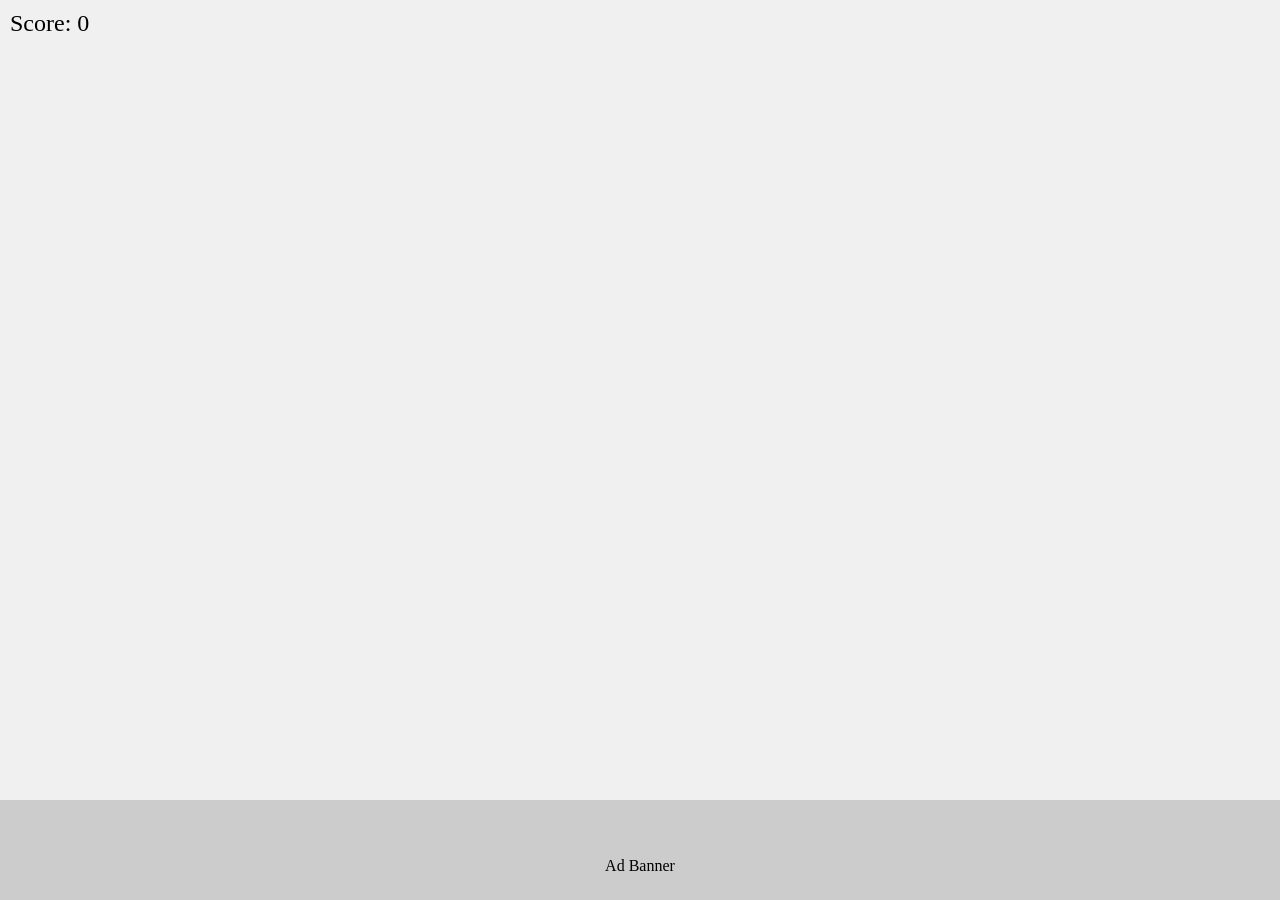
==== index2.html @ 211f2ac0 "Update index2.html" ====
<!DOCTYPE html>
<html lang="en">
<head>
    <meta charset="UTF-8">
    <meta name="viewport" content="width=device-width, initial-scale=1.0">
    <title>Poop Dodging Game</title>
    <style>
        body {
            margin: 0;
            padding: 0;
            overflow: hidden;
            display: flex;
            flex-direction: column;
            justify-content: center;
            align-items: center;
            height: 100vh;
            background-color: #f0f0f0;
        }
        .game-container {
            position: absolute;
            top: 0;
            left: 0;
            width: 100%;
            height: calc(100% - 100px); /* Adjust height to leave space for the ad banner */
            z-index: 10; /* Ensure the game is above other elements */
        }
        #player {
            position: absolute;
            bottom: 20px;
            width: 80px;
            height: 80px;
            background: url('src/images/person.png') no-repeat center center;
            background-size: contain;
        }
        .poop {
            position: absolute;
            width: 30px;
            height: 30px;
            background: url('src/images/poop_icon.png') no-repeat center center;
            background-size: contain;
        }
        #score {
            position: absolute;
            top: 10px;
            left: 10px;
            font-size: 24px;
            color: black;
        }
        #ad-banner {
            position: fixed;
            bottom: 0;
            width: 100%;
            height: 100px;
            background-color: #ccc;
            text-align: center;
            line-height: 100px;
            z-index: 20; /* Ensure the ad banner is above the game */
        }
    </style>
</head>
<body>
    <div class="game-container" id="gameContainer">
        <div id="player"></div>
        <div id="score">Score: 0</div>
    </div>
    <div id="ad-banner">
        <!-- Ad content goes here -->
        <p>Ad Banner</p>
    </div>
    <script src="src/js/game.js"></script>
</body>
</html>
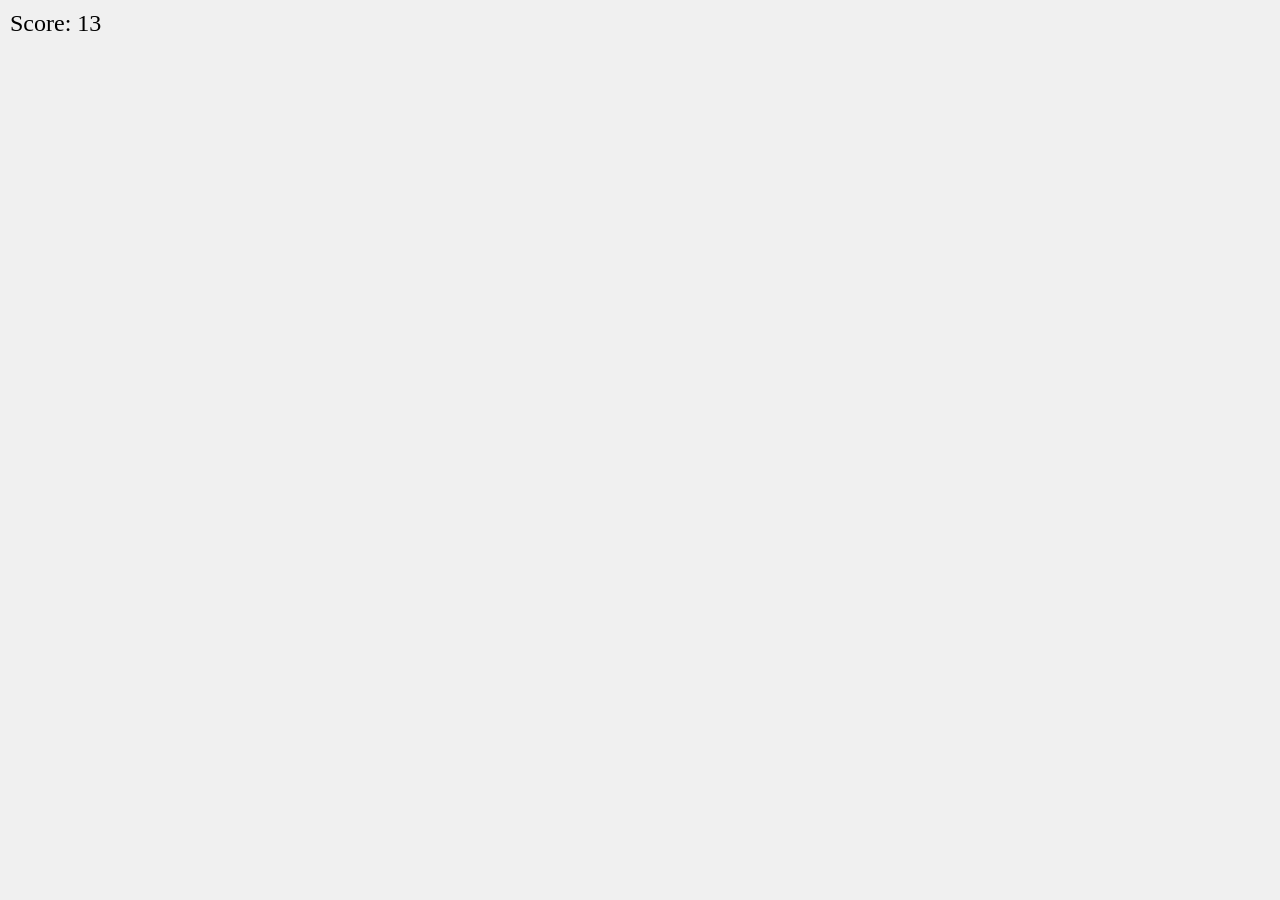
==== commit cd705cb2: "Update index2.html" ====
--- a/index2.html
+++ b/index2.html
@@ -51,10 +51,9 @@
             bottom: 0;
             width: 100%;
             height: 100px;
-            background-color: #ccc;
             text-align: center;
             line-height: 100px;
-            z-index: 20; /* Ensure the ad banner is above the game */
+         /* Ensure the ad banner is above the game */
         }
     </style>
 </head>
@@ -65,7 +64,6 @@
     </div>
     <div id="ad-banner">
         <!-- Ad content goes here -->
-        <p>Ad Banner</p>
     </div>
     <script src="src/js/game.js"></script>
 </body>
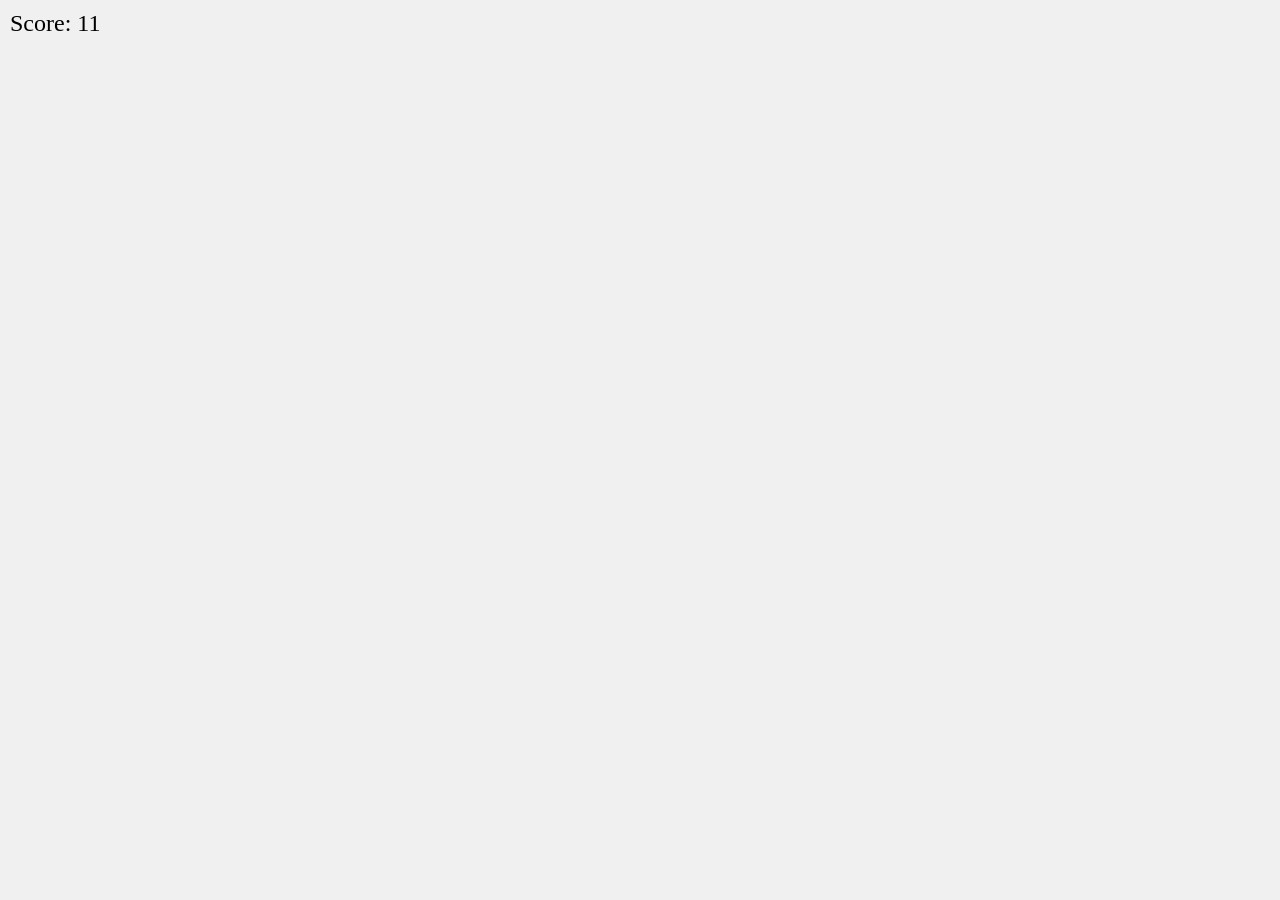
==== commit a898d619: "Update index2.html" ====
--- a/index2.html
+++ b/index2.html
@@ -27,8 +27,8 @@
         #player {
             position: absolute;
             bottom: 20px;
-            width: 80px;
-            height: 80px;
+            width: 40px;
+            height: 40px;
             background: url('src/images/person.png') no-repeat center center;
             background-size: contain;
         }
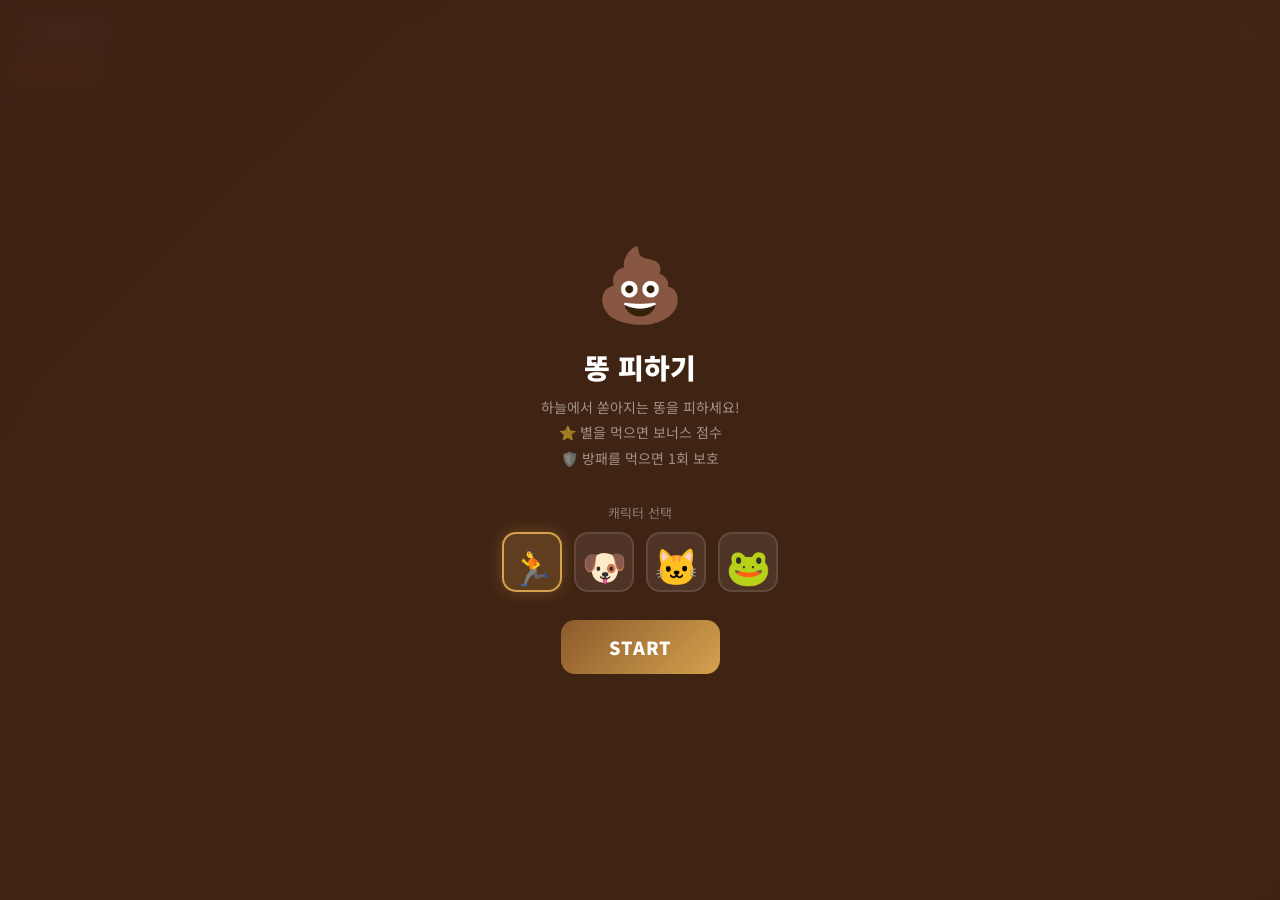
==== commit 312ab4db: "리뉴얼" ====
--- a/index2.html
+++ b/index2.html
@@ -1,70 +1,485 @@
 <!DOCTYPE html>
-<html lang="en">
+<html lang="ko">
 <head>
     <meta charset="UTF-8">
-    <meta name="viewport" content="width=device-width, initial-scale=1.0">
-    <title>Poop Dodging Game</title>
+    <meta name="viewport" content="width=device-width, initial-scale=1.0, user-scalable=no">
+    <title>똥 피하기 - FART LAB</title>
+    <link rel="preconnect" href="https://fonts.googleapis.com">
+    <link rel="preconnect" href="https://fonts.gstatic.com" crossorigin>
+    <link href="https://fonts.googleapis.com/css2?family=Noto+Sans+KR:wght@400;700;900&display=swap" rel="stylesheet">
     <style>
-        body {
+        * {
             margin: 0;
             padding: 0;
+            box-sizing: border-box;
+        }
+
+        body {
             overflow: hidden;
+            height: 100vh;
+            background: linear-gradient(135deg, #3e2314 0%, #5c3317 50%, #4a2a12 100%);
+            font-family: 'Noto Sans KR', -apple-system, BlinkMacSystemFont, sans-serif;
+            -webkit-font-smoothing: antialiased;
+            touch-action: none;
+        }
+
+        .game-container {
+            position: absolute;
+            top: 0;
+            left: 0;
+            width: 100%;
+            height: 100%;
+            overflow: hidden;
+        }
+
+        .game-container.shake {
+            animation: shake 0.4s ease;
+        }
+
+        @keyframes shake {
+            0%, 100% { transform: translate(0); }
+            20% { transform: translate(-6px, 3px); }
+            40% { transform: translate(6px, -3px); }
+            60% { transform: translate(-4px, 2px); }
+            80% { transform: translate(4px, -2px); }
+        }
+
+        /* HUD */
+        .hud {
+            position: absolute;
+            top: 0;
+            left: 0;
+            right: 0;
+            z-index: 100;
+            display: flex;
+            justify-content: space-between;
+            align-items: flex-start;
+            padding: 16px;
+            pointer-events: none;
+        }
+
+        .hud > * {
+            pointer-events: auto;
+        }
+
+        .hud-left {
+            display: flex;
+            flex-direction: column;
+            gap: 8px;
+        }
+
+        .hud-right {
+            display: flex;
+            flex-direction: column;
+            align-items: flex-end;
+            gap: 6px;
+        }
+
+        .back-btn {
+            background: rgba(255, 255, 255, 0.1);
+            backdrop-filter: blur(10px);
+            -webkit-backdrop-filter: blur(10px);
+            border: 1px solid rgba(212, 162, 78, 0.2);
+            border-radius: 10px;
+            padding: 6px 14px;
+            color: #fff;
+            font-size: 13px;
+            font-weight: 700;
+            cursor: pointer;
+            text-decoration: none;
+            transition: all 0.3s;
+            font-family: inherit;
+        }
+
+        .back-btn:hover {
+            background: rgba(255, 255, 255, 0.2);
+        }
+
+        #lives {
+            font-size: 20px;
+            filter: drop-shadow(0 1px 2px rgba(0,0,0,0.5));
+            letter-spacing: 2px;
+        }
+
+        .hud-badge {
+            background: rgba(255, 255, 255, 0.1);
+            backdrop-filter: blur(10px);
+            -webkit-backdrop-filter: blur(10px);
+            border: 1px solid rgba(212, 162, 78, 0.3);
+            border-radius: 10px;
+            padding: 6px 14px;
+            color: #f5d89a;
+            font-size: 14px;
+            font-weight: 900;
+            font-family: inherit;
+            white-space: nowrap;
+        }
+
+        #level {
+            font-size: 12px;
+            color: rgba(255, 255, 255, 0.5);
+        }
+
+        #bestScore {
+            font-size: 11px;
+            color: rgba(212, 162, 78, 0.6);
+        }
+
+        /* Combo */
+        #combo {
+            position: absolute;
+            top: 50%;
+            left: 50%;
+            transform: translate(-50%, -50%);
+            font-size: 28px;
+            font-weight: 900;
+            color: #f5d89a;
+            text-shadow: 0 2px 10px rgba(212, 162, 78, 0.6);
+            opacity: 0;
+            z-index: 90;
+            pointer-events: none;
+            transition: none;
+        }
+
+        #combo.show {
+            animation: comboPopup 0.8s ease-out forwards;
+        }
+
+        @keyframes comboPopup {
+            0% { opacity: 1; transform: translate(-50%, -50%) scale(0.5); }
+            30% { opacity: 1; transform: translate(-50%, -50%) scale(1.3); }
+            100% { opacity: 0; transform: translate(-50%, -80%) scale(1); }
+        }
+
+        /* Character Select */
+        .char-select {
+            display: flex;
+            gap: 12px;
+            margin-bottom: 28px;
+        }
+
+        .char-option {
+            width: 60px;
+            height: 60px;
+            font-size: 36px;
+            line-height: 60px;
+            text-align: center;
+            background: rgba(255, 255, 255, 0.08);
+            border: 2px solid rgba(255, 255, 255, 0.1);
+            border-radius: 14px;
+            cursor: pointer;
+            transition: all 0.3s;
+        }
+
+        .char-option:hover {
+            background: rgba(255, 255, 255, 0.15);
+            transform: translateY(-3px);
+        }
+
+        .char-option.selected {
+            border-color: #d4a24e;
+            background: rgba(212, 162, 78, 0.2);
+            box-shadow: 0 0 15px rgba(212, 162, 78, 0.3);
+        }
+
+        .char-label {
+            font-size: 13px;
+            color: rgba(255, 255, 255, 0.4);
+            margin-bottom: 10px;
+        }
+
+        /* Player */
+        #player {
+            position: absolute;
+            bottom: 40px;
+            width: 30px;
+            height: 30px;
+            font-size: 22px;
+            line-height: 30px;
+            text-align: center;
+            transition: left 0.08s ease-out;
+            filter: drop-shadow(0 4px 8px rgba(0,0,0,0.3));
+            z-index: 10;
+        }
+
+        #player.hit {
+            animation: playerHit 0.5s ease;
+        }
+
+        @keyframes playerHit {
+            0%, 100% { filter: drop-shadow(0 4px 8px rgba(0,0,0,0.3)); }
+            25% { filter: drop-shadow(0 4px 8px rgba(0,0,0,0.3)) brightness(3); }
+            50% { filter: drop-shadow(0 4px 8px rgba(0,0,0,0.3)) brightness(1); }
+            75% { filter: drop-shadow(0 4px 8px rgba(0,0,0,0.3)) brightness(3); }
+        }
+
+        #player.shield {
+            box-shadow: 0 0 20px 8px rgba(100, 200, 255, 0.4);
+            border-radius: 50%;
+        }
+
+        /* Poop */
+        .poop {
+            position: absolute;
+            width: 25px;
+            height: 25px;
+            font-size: 20px;
+            line-height: 25px;
+            text-align: center;
+            filter: drop-shadow(0 2px 4px rgba(0,0,0,0.3));
+            animation: poopSpin 2s linear infinite;
+        }
+
+        .poop.big {
+            width: 35px;
+            height: 35px;
+            font-size: 28px;
+            line-height: 35px;
+        }
+
+        @keyframes poopSpin {
+            0% { transform: rotate(0deg); }
+            100% { transform: rotate(360deg); }
+        }
+
+        /* Items */
+        .item {
+            position: absolute;
+            width: 25px;
+            height: 25px;
+            font-size: 20px;
+            line-height: 25px;
+            text-align: center;
+            filter: drop-shadow(0 0 8px rgba(255, 215, 0, 0.6));
+            animation: itemGlow 1s ease-in-out infinite alternate;
+            z-index: 5;
+        }
+
+        @keyframes itemGlow {
+            0% { filter: drop-shadow(0 0 4px rgba(255, 215, 0, 0.3)); transform: scale(1); }
+            100% { filter: drop-shadow(0 0 12px rgba(255, 215, 0, 0.8)); transform: scale(1.1); }
+        }
+
+        /* Float score text */
+        .float-score {
+            position: absolute;
+            font-size: 18px;
+            font-weight: 900;
+            color: #f5d89a;
+            pointer-events: none;
+            z-index: 80;
+            animation: floatUp 0.8s ease-out forwards;
+        }
+
+        @keyframes floatUp {
+            0% { opacity: 1; transform: translateY(0) scale(1); }
+            100% { opacity: 0; transform: translateY(-50px) scale(1.3); }
+        }
+
+        /* Hit flash */
+        .hit-flash {
+            position: fixed;
+            top: 0;
+            left: 0;
+            width: 100%;
+            height: 100%;
+            background: rgba(255, 50, 50, 0.2);
+            z-index: 95;
+            pointer-events: none;
+            animation: flashOut 0.3s ease-out forwards;
+        }
+
+        @keyframes flashOut {
+            0% { opacity: 1; }
+            100% { opacity: 0; }
+        }
+
+        /* Overlay */
+        .overlay {
+            position: fixed;
+            top: 0;
+            left: 0;
+            width: 100%;
+            height: 100%;
+            background: rgba(62, 35, 20, 0.92);
+            backdrop-filter: blur(10px);
+            -webkit-backdrop-filter: blur(10px);
             display: flex;
             flex-direction: column;
             justify-content: center;
             align-items: center;
-            height: 100vh;
-            background-color: #f0f0f0;
-        }
-        .game-container {
-            position: absolute;
-            top: 0;
+            z-index: 200;
+            color: #fff;
+            text-align: center;
+            padding: 20px;
+        }
+
+        .overlay.hidden {
+            display: none;
+        }
+
+        .overlay-icon {
+            font-size: 72px;
+            margin-bottom: 16px;
+            animation: bounce 2s ease-in-out infinite;
+        }
+
+        @keyframes bounce {
+            0%, 100% { transform: translateY(0); }
+            50% { transform: translateY(-15px); }
+        }
+
+        .overlay h2 {
+            font-size: 28px;
+            font-weight: 900;
+            margin-bottom: 8px;
+        }
+
+        .overlay p {
+            font-size: 14px;
+            color: rgba(255, 255, 255, 0.5);
+            margin-bottom: 32px;
+            line-height: 1.8;
+        }
+
+        .overlay-btn {
+            padding: 14px 48px;
+            background: linear-gradient(135deg, #8b5a2b 0%, #d4a24e 100%);
+            border: none;
+            border-radius: 14px;
+            color: #fff;
+            font-size: 18px;
+            font-weight: 900;
+            cursor: pointer;
+            transition: all 0.3s ease;
+            font-family: inherit;
+            letter-spacing: 1px;
+        }
+
+        .overlay-btn:hover {
+            transform: translateY(-2px);
+            box-shadow: 0 8px 25px rgba(139, 90, 43, 0.4);
+        }
+
+        .overlay-btn:active {
+            transform: scale(0.97);
+        }
+
+        .final-score {
+            font-size: 64px;
+            font-weight: 900;
+            background: linear-gradient(90deg, #d4a24e, #f5d89a);
+            -webkit-background-clip: text;
+            -webkit-text-fill-color: transparent;
+            background-clip: text;
+            margin: 8px 0 4px;
+        }
+
+        .final-score-label {
+            font-size: 14px;
+            color: rgba(255, 255, 255, 0.4);
+            margin-bottom: 8px;
+            letter-spacing: 2px;
+            text-transform: uppercase;
+        }
+
+        .final-best {
+            font-size: 13px;
+            color: rgba(212, 162, 78, 0.6);
+            margin-bottom: 24px;
+        }
+
+        .final-best.new-record {
+            color: #f5d89a;
+            font-weight: 700;
+        }
+
+        /* Touch zones */
+        .touch-zone {
+            position: absolute;
+            bottom: 0;
+            width: 50%;
+            height: 100%;
+            z-index: 50;
+            opacity: 0;
+        }
+
+        .touch-zone-left { left: 0; }
+        .touch-zone-right { right: 0; }
+
+        .control-hint {
+            position: absolute;
+            bottom: 12px;
+            left: 50%;
+            transform: translateX(-50%);
+            font-size: 12px;
+            color: rgba(255, 255, 255, 0.25);
+            z-index: 100;
+            white-space: nowrap;
+        }
+
+        /* Ground line */
+        .ground {
+            position: absolute;
+            bottom: 30px;
             left: 0;
-            width: 100%;
-            height: calc(100% - 100px); /* Adjust height to leave space for the ad banner */
-            z-index: 10; /* Ensure the game is above other elements */
-        }
-        #player {
-            position: absolute;
-            bottom: 20px;
-            width: 40px;
-            height: 40px;
-            background: url('src/images/person.png') no-repeat center center;
-            background-size: contain;
-        }
-        .poop {
-            position: absolute;
-            width: 30px;
-            height: 30px;
-            background: url('src/images/poop_icon.png') no-repeat center center;
-            background-size: contain;
-        }
-        #score {
-            position: absolute;
-            top: 10px;
-            left: 10px;
-            font-size: 24px;
-            color: black;
-        }
-        #ad-banner {
-            position: fixed;
-            bottom: 0;
-            width: 100%;
-            height: 100px;
-            text-align: center;
-            line-height: 100px;
-         /* Ensure the ad banner is above the game */
+            right: 0;
+            height: 2px;
+            background: linear-gradient(90deg, transparent, rgba(212, 162, 78, 0.15), transparent);
         }
     </style>
 </head>
 <body>
+    <!-- Start Screen -->
+    <div class="overlay" id="startScreen">
+        <div class="overlay-icon">💩</div>
+        <h2>똥 피하기</h2>
+        <p>
+            하늘에서 쏟아지는 똥을 피하세요!<br>
+            ⭐ 별을 먹으면 보너스 점수<br>
+            🛡️ 방패를 먹으면 1회 보호
+        </p>
+        <div class="char-label">캐릭터 선택</div>
+        <div class="char-select">
+            <div class="char-option selected" data-char="🏃">🏃</div>
+            <div class="char-option" data-char="🐶">🐶</div>
+            <div class="char-option" data-char="🐱">🐱</div>
+            <div class="char-option" data-char="🐸">🐸</div>
+        </div>
+        <button class="overlay-btn" id="startBtn">START</button>
+    </div>
+
+    <!-- Game Over Screen -->
+    <div class="overlay hidden" id="gameOverScreen">
+        <div class="overlay-icon">💀</div>
+        <h2>Game Over</h2>
+        <div class="final-score" id="finalScore">0</div>
+        <div class="final-score-label">score</div>
+        <div class="final-best" id="finalBest"></div>
+        <button class="overlay-btn" id="restartBtn">다시 하기</button>
+    </div>
+
+    <!-- Game -->
     <div class="game-container" id="gameContainer">
+        <div class="hud">
+            <div class="hud-left">
+                <a href="index.html" class="back-btn">← 돌아가기</a>
+                <div id="lives">❤️❤️❤️</div>
+            </div>
+            <div class="hud-right">
+                <div class="hud-badge" id="score">0</div>
+                <div id="level">Lv.1</div>
+                <div id="bestScore"></div>
+            </div>
+        </div>
+        <div id="combo"></div>
         <div id="player"></div>
-        <div id="score">Score: 0</div>
+        <div class="ground"></div>
+        <div class="touch-zone touch-zone-left" id="touchLeft"></div>
+        <div class="touch-zone touch-zone-right" id="touchRight"></div>
+        <div class="control-hint">← 터치 또는 방향키로 이동 →</div>
     </div>
-    <div id="ad-banner">
-        <!-- Ad content goes here -->
-    </div>
+
     <script src="src/js/game.js"></script>
 </body>
 </html>
